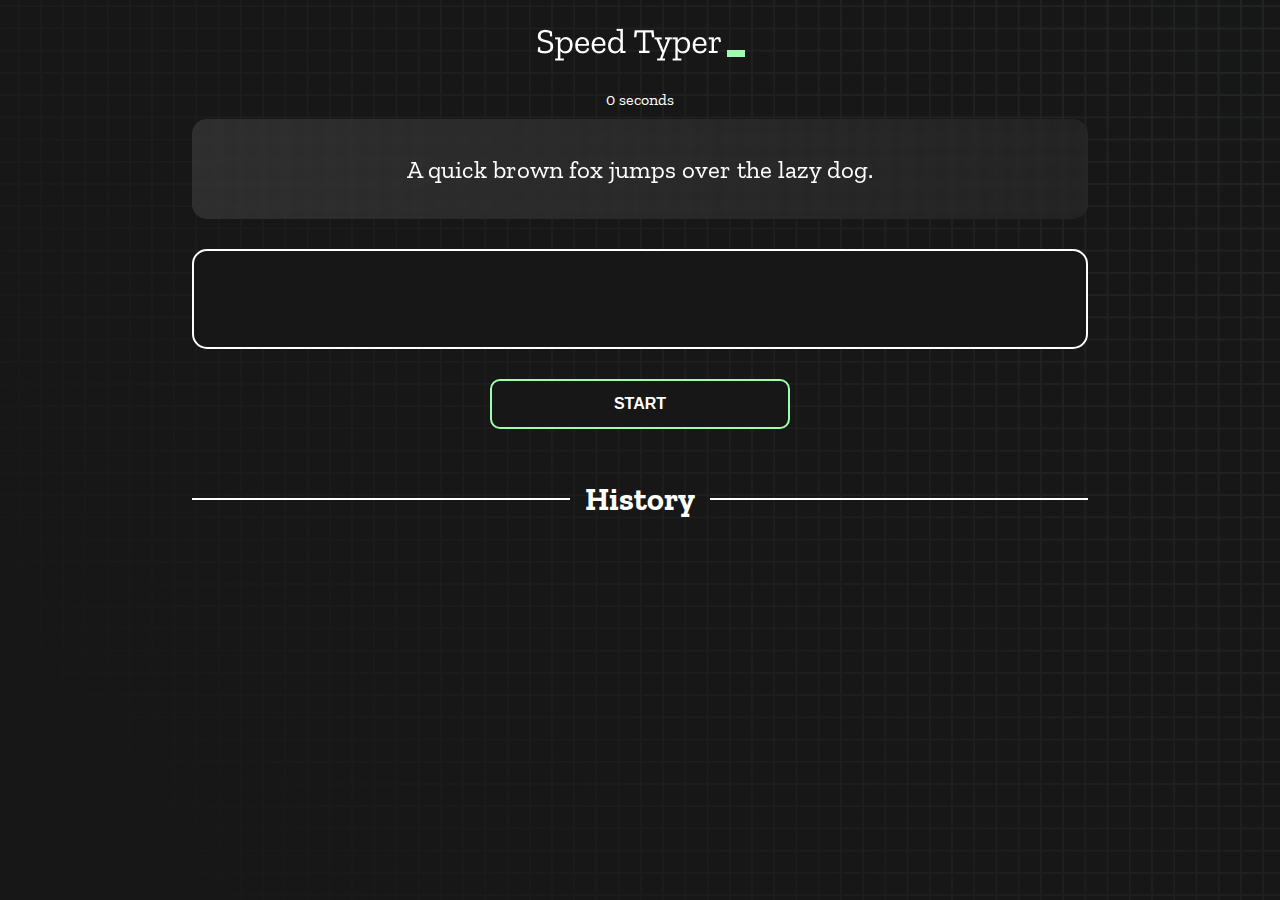
==== index.html @ 2670a0f8 "Initial commit" ====
<!DOCTYPE html>
<html lang="en">
  <head>
    <meta charset="UTF-8" />
    <meta http-equiv="X-UA-Compatible" content="IE=edge" />
    <meta name="viewport" content="width=device-width, initial-scale=1.0" />
    <title>Speed Monster</title>
    <link rel="stylesheet" href="styles.css" />
    <link rel="preconnect" href="https://fonts.googleapis.com" />
    <link rel="preconnect" href="https://fonts.gstatic.com" crossorigin />
    <link
      href="https://fonts.googleapis.com/css2?family=Zilla+Slab:wght@300;400;500&display=swap"
      rel="stylesheet"
    />
  </head>
  <body>
    <h1 class="title"><img src="./logo.png" /></h1>
    <div id="show-time">0 seconds</div>

    <div class="box-container">
      <div id="question"></div>

      <div id="display" class="inactive"></div>

      <div class="buttons">
        <button id="starts">START</button>
      </div>

      <div class="divider-container">
        <div class="line"></div>
        <h1 class="title2">History</h1>
        <div class="line"></div>
      </div>
      <div id="histories"></div>
    </div>

    <div id="countdown"></div>
    <div id="modal-background" class="hidden"></div>
    <div id="result" class="hidden"></div>

    <script src="./history.js"></script>
    <script src="./script.js"></script>
  </body>
</html>
---- styles.css ----
* {
  padding: 0;
  margin: 0;
  box-sizing: border-box;
}

body {
  background-image: url("./bg.png");
  background-size: cover;
  background-position: left top;
  font-family: "Zilla Slab", serif;
}

.box-container {
  width: 70%;
  margin: 0 auto;
}

#question {
  height: 100px;
  display: flex;
  align-items: center;
  justify-content: center;
  color: white;
  font-size: 25px;
  border-radius: 15px;
  background: rgb(255, 255, 255);
  background: linear-gradient(
    92.49deg,
    rgba(255, 255, 255, 0.1) 0.18%,
    rgba(255, 255, 255, 0.05) 99.85%
  );
  backdrop-filter: blur(5px);
  margin-bottom: 30px;
}

#display {
  height: 100px;
  display: flex;
  flex-wrap: wrap;
  align-items: center;
  padding-left: 5rem;
  color: white;
  font-size: 32px;
  background-color: #171717;
  border: 2px solid #9dffad;
  border-radius: 15px;
}

#countdown {
  position: fixed;
  height: 100vh;
  width: 100vw;
  background-color: rgba(0, 0, 0, 0.8);
  top: 0;
  left: 0;
  display: flex;
  align-items: center;
  justify-content: center;
  font-size: 3rem;
  color: white;
  display: none;
}
#result {
  position: fixed;
  top: 10%; 
  left: 10%;
  transform: translate(-50%, -50%);
  height: 250px;
  width: 400px;
  background-color: #171717;
  border-radius: 15px;
  border: 2px solid #9dffad;
  color: white;
  text-align: center;
  padding: 2rem;
}
#show-time{
  text-align: center;
  color: white;
  margin: 10px 0;
}

.green {
  color: #9dffad;
}
.red {
  color: #eb6565;
}
.bold {
  font-weight: 700;
}
.inactive {
  border: 2px solid white !important;
}
.hidden {
  display: none;
}
.title {
  text-align: center;
  color: white;
  margin: 20px 0;
}

.divider-container {
  height: 80px;
  display: flex;
  justify-content: center;
  align-items: center;
  gap: 15px;
  margin: 0 auto;
}

.line {
  height: 2px;
  background: white;
  width: 100%;
}

.title2 {
  color: white;
  display: block;
}

.buttons {
  display: flex;
  justify-content: center;
  margin: 30px 0;
}
button {
  padding: 10px 20px;
  border: none;
  font-size: 16px;
  font-weight: bold;
  width: 300px;
  height: 50px;
  color: white;
  background-color: #171717;
  border-radius: 10px;
  border: 2px solid #9dffad;
  cursor: pointer;
}

#histories {
  display: flex;
  flex-wrap: wrap;
  justify-content: space-around;
}

.card {
  width: 100%;
  height: 100%;
  padding: 50px;
  display: flex;
  justify-content: space-between;
  align-items: center;
  padding: 20px 30px;
  color: white;
  border-radius: 15px;
  background: rgb(255, 255, 255);
  background: linear-gradient(
    92.49deg,
    rgba(255, 255, 255, 0.1) 0.18%,
    rgba(255, 255, 255, 0.05) 99.85%
  );
  backdrop-filter: blur(5px);
  margin-bottom: 30px;
}

#modal-background {
  background: rgb(255, 255, 255);
  background: linear-gradient(
    92.49deg,
    rgba(255, 255, 255, 0.1) 0.18%,
    rgba(255, 255, 255, 0.05) 99.85%
  );
  backdrop-filter: blur(5px);
  height: 100vh;
  width: 100%;
  position: fixed;
  top: 0;
}

@media only screen and (max-width: 700px) {
  .box-container {
    padding: 0 20px;
    width: 100%;
  }
  .card {
    flex-direction: column;
  }
}
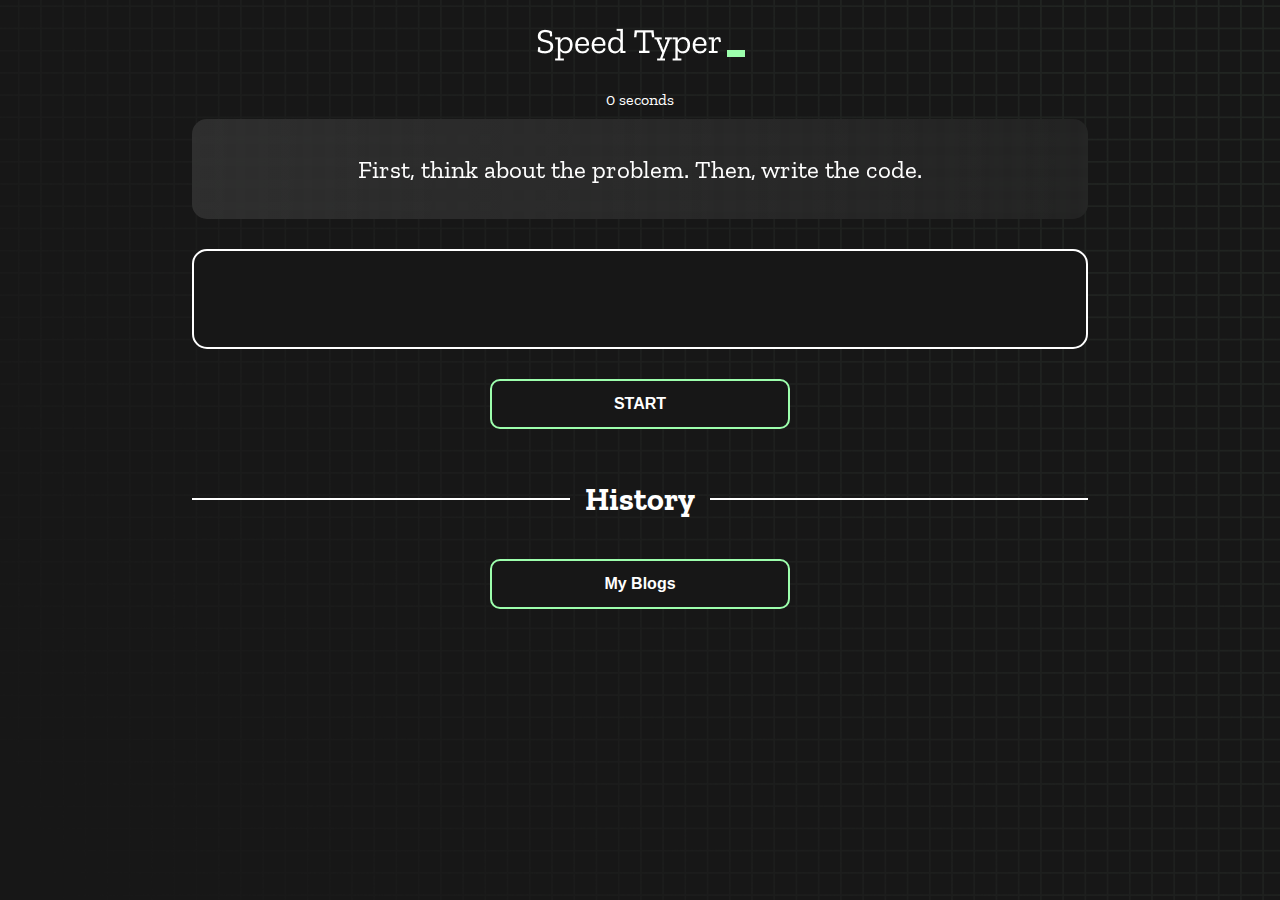
==== commit e1577b8d: "ways of getting undefined disscussed" ====
--- a/index.html
+++ b/index.html
@@ -33,6 +33,9 @@
       </div>
       <div id="histories"></div>
     </div>
+    <footer>
+      <button onclick="showBlogs()">My Blogs</button>
+    </footer>
 
     <div id="countdown"></div>
     <div id="modal-background" class="hidden"></div>
--- a/styles.css
+++ b/styles.css
@@ -63,8 +63,8 @@
 }
 #result {
   position: fixed;
-  top: 10%; 
-  left: 10%;
+  top: 50%;
+    left: 50%;
   transform: translate(-50%, -50%);
   height: 250px;
   width: 400px;
@@ -142,17 +142,22 @@
 }
 
 #histories {
-  display: flex;
-  flex-wrap: wrap;
-  justify-content: space-around;
-}
+  display: grid;
+    grid-template-columns: 1fr 1fr 1fr;
+    gap: 10px;
+    /* justify-content: space-around; */
+    /* flex-wrap: wrap; */
+}
+
 
 .card {
   width: 100%;
   height: 100%;
   padding: 50px;
-  display: flex;
-  justify-content: space-between;
+  text-align: center;
+  display: flex;
+  flex-direction: column;
+    justify-content: space-between;
   align-items: center;
   padding: 20px 30px;
   color: white;
@@ -181,7 +186,15 @@
   top: 0;
 }
 
+footer {
+  margin-top: 20px;
+  display: flex;
+  justify-content: center;
+}
 @media only screen and (max-width: 700px) {
+  #histories {
+      grid-template-columns: 1fr;
+    }
   .box-container {
     padding: 0 20px;
     width: 100%;
@@ -189,4 +202,4 @@
   .card {
     flex-direction: column;
   }
-}
+}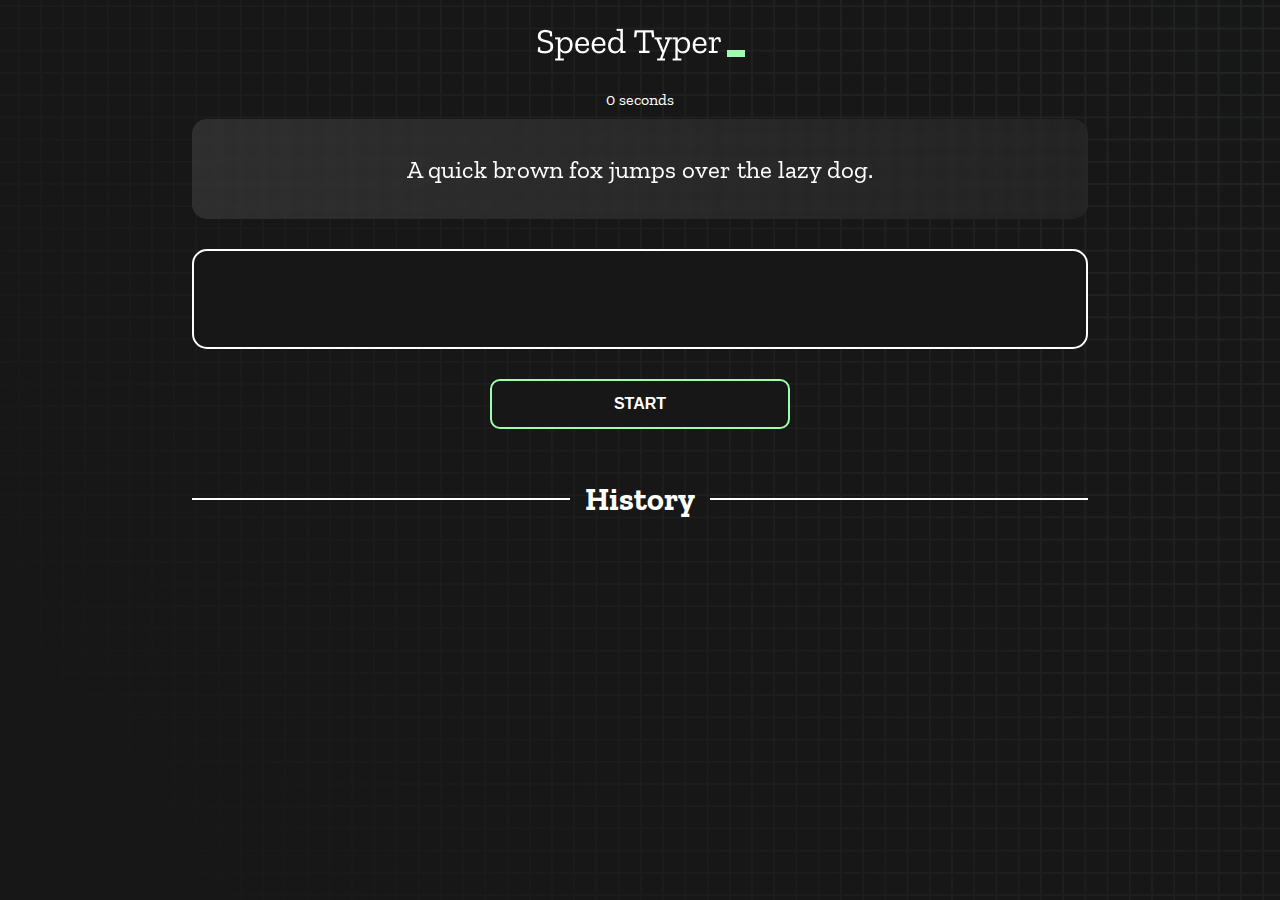
==== commit c5e35f6f: "solving some mistakes" ====
--- a/index.html
+++ b/index.html
@@ -33,9 +33,6 @@
       </div>
       <div id="histories"></div>
     </div>
-    <footer>
-      <button onclick="showBlogs()">My Blogs</button>
-    </footer>
 
     <div id="countdown"></div>
     <div id="modal-background" class="hidden"></div>
--- a/styles.css
+++ b/styles.css
@@ -145,6 +145,7 @@
   display: grid;
     grid-template-columns: 1fr 1fr 1fr;
     gap: 10px;
+    margin-bottom: 10px;
     /* justify-content: space-around; */
     /* flex-wrap: wrap; */
 }
@@ -186,11 +187,6 @@
   top: 0;
 }
 
-footer {
-  margin-top: 20px;
-  display: flex;
-  justify-content: center;
-}
 @media only screen and (max-width: 700px) {
   #histories {
       grid-template-columns: 1fr;
